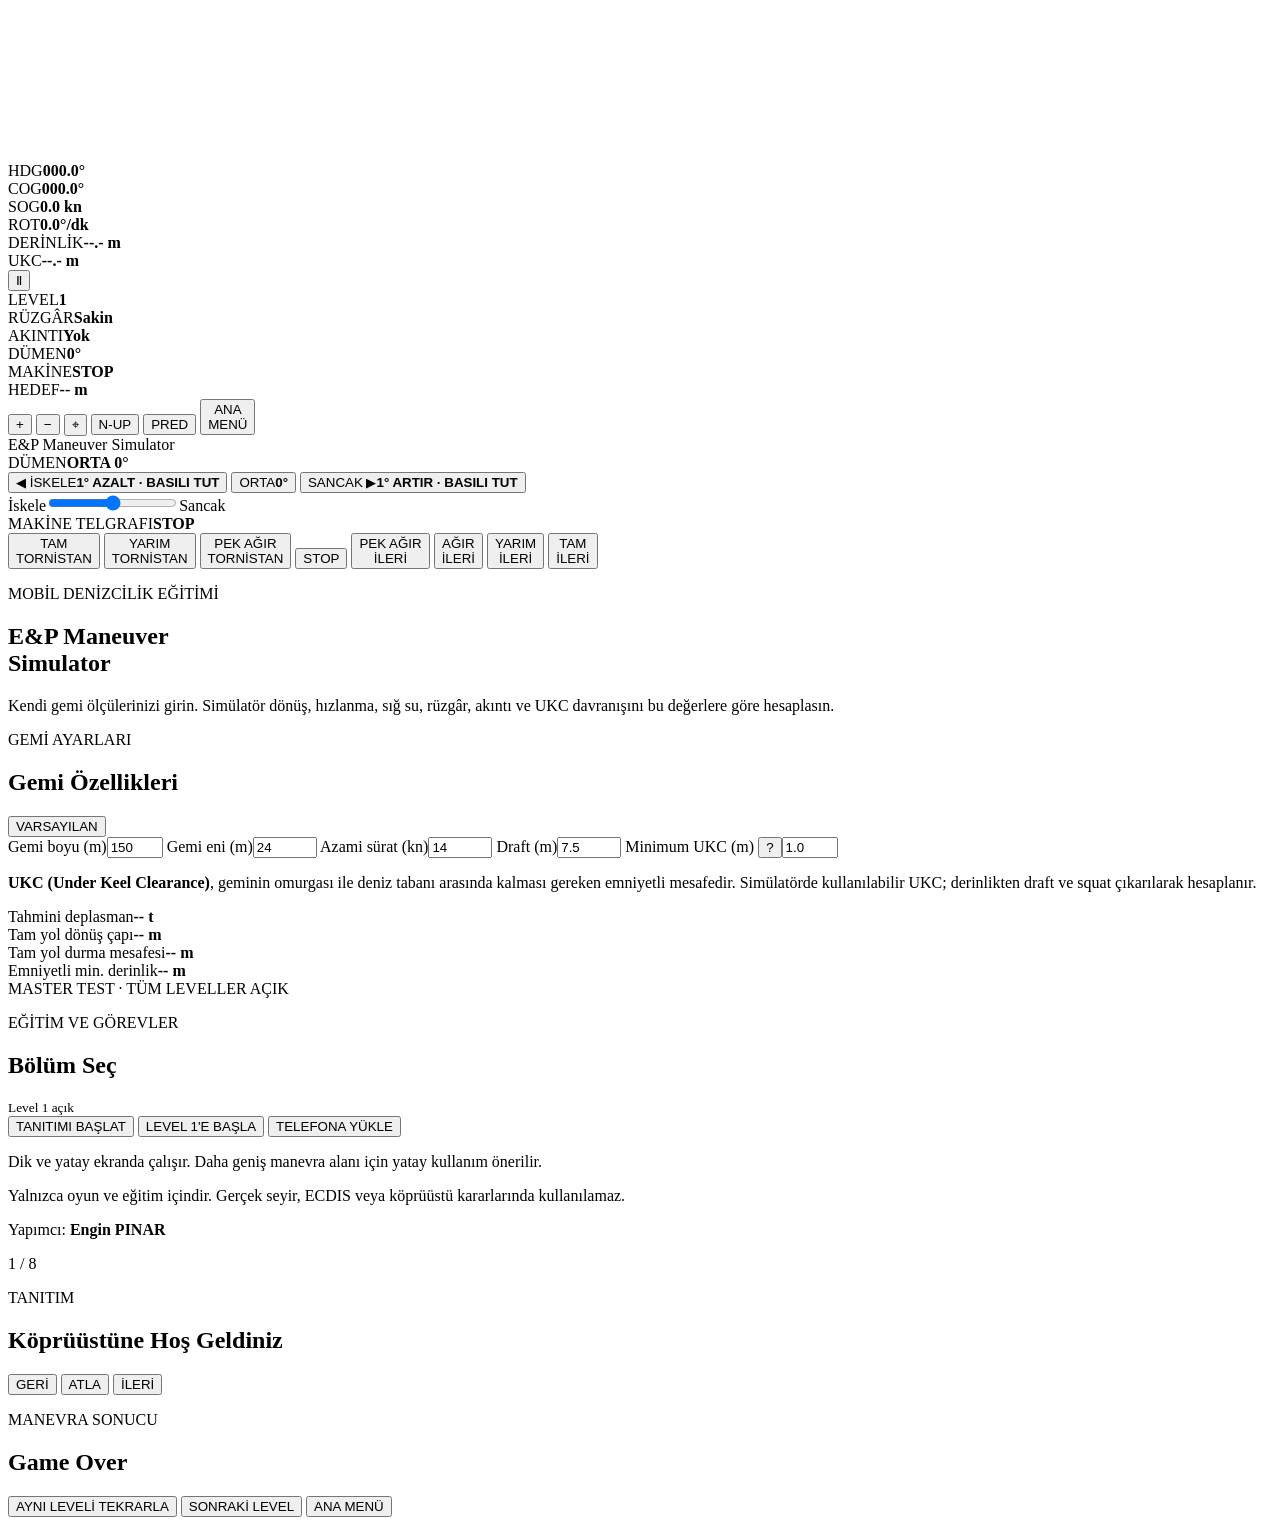
==== index.html @ 1f6ab9b3 "Add v1.5 application shell" ====
<!doctype html>
<html lang="tr">
<head>
  <meta charset="UTF-8" />
  <meta name="viewport" content="width=device-width, initial-scale=1, viewport-fit=cover, user-scalable=no" />
  <meta name="theme-color" content="#07181d" />
  <meta name="apple-mobile-web-app-capable" content="yes" />
  <meta name="apple-mobile-web-app-status-bar-style" content="black-translucent" />
  <meta name="apple-mobile-web-app-title" content="E&P Maneuver" />
  <meta name="description" content="Mobil ECDIS tarzı gemi manevra simülatörü." />
  <meta name="app-version" content="1.5.0" />
  <link rel="manifest" href="manifest.webmanifest" />
  <link rel="icon" href="icon.svg" type="image/svg+xml" />
  <link rel="stylesheet" href="styles.css" />
  <title>E&P Maneuver Simulator</title>
</head>
<body>
  <div id="app">
    <canvas id="chartCanvas" aria-label="ECDIS tarzı gemi manevra haritası"></canvas>

    <header id="topHud" class="hud-panel hidden" aria-live="polite">
      <div class="metric"><span>HDG</span><strong id="hdgValue">000.0°</strong></div>
      <div class="metric"><span>COG</span><strong id="cogValue">000.0°</strong></div>
      <div class="metric"><span>SOG</span><strong id="sogValue">0.0 kn</strong></div>
      <div class="metric"><span>ROT</span><strong id="rotValue">0.0°/dk</strong></div>
      <div class="metric"><span>DERİNLİK</span><strong id="depthValue">--.- m</strong></div>
      <div class="metric"><span>UKC</span><strong id="ukcValue">--.- m</strong></div>
      <button id="pauseButton" class="icon-btn" aria-label="Duraklat">Ⅱ</button>
    </header>

    <section id="statusStrip" class="hud-panel hidden">
      <div><span>LEVEL</span><b id="levelLabel">1</b></div>
      <div><span>RÜZGÂR</span><b id="windLabel">Sakin</b></div>
      <div><span>AKINTI</span><b id="currentLabel">Yok</b></div>
      <div><span>DÜMEN</span><b id="rudderLabel">0°</b></div>
      <div><span>MAKİNE</span><b id="engineLabel">STOP</b></div>
      <div><span>HEDEF</span><b id="goalLabel">-- m</b></div>
    </section>

    <aside id="chartTools" class="hud-panel hidden">
      <button id="zoomIn" class="tool-btn" aria-label="Yakınlaştır">+</button>
      <button id="zoomOut" class="tool-btn" aria-label="Uzaklaştır">−</button>
      <button id="centerShip" class="tool-btn" aria-label="Gemiyi ortala">⌖</button>
      <button id="orientationToggle" class="tool-btn wide">N-UP</button>
      <button id="predictionToggle" class="tool-btn wide active">PRED</button>
      <button id="gameMenuButton" class="tool-btn wide menu-tool">ANA<br>MENÜ</button>
    </aside>

    <div id="gameBrand" class="hidden">E&amp;P Maneuver Simulator</div>

    <section id="controls" class="hidden">
      <div class="control-card rudder-card" id="rudderCard">
        <div class="control-title"><span>DÜMEN</span><strong id="rudderCommandReadout">ORTA 0°</strong></div>
        <div class="rudder-hold-grid">
          <button id="portRudderButton" class="rudder-hold port" data-rudder-step="-1"><span>◀ İSKELE</span><b>1° AZALT · BASILI TUT</b></button>
          <button id="midshipsButton" class="midships active" data-rudder="0"><span>ORTA</span><b>0°</b></button>
          <button id="starboardRudderButton" class="rudder-hold starboard" data-rudder-step="1"><span>SANCAK ▶</span><b>1° ARTIR · BASILI TUT</b></button>
        </div>
        <label class="range-wrap"><span>İskele</span><input id="rudderSlider" type="range" min="-35" max="35" step="1" value="0" /><span>Sancak</span></label>
      </div>

      <div class="control-card engine-card" id="engineCard">
        <div class="control-title"><span>MAKİNE TELGRAFI</span><strong id="engineCommandReadout">STOP</strong></div>
        <div class="telegraph-grid">
          <button data-engine="-1" class="astern">TAM<br>TORNİSTAN</button>
          <button data-engine="-0.55" class="astern">YARIM<br>TORNİSTAN</button>
          <button data-engine="-0.25" class="astern">PEK AĞIR<br>TORNİSTAN</button>
          <button data-engine="0" class="stop active">STOP</button>
          <button data-engine="0.22" class="ahead">PEK AĞIR<br>İLERİ</button>
          <button data-engine="0.45" class="ahead">AĞIR<br>İLERİ</button>
          <button data-engine="0.7" class="ahead">YARIM<br>İLERİ</button>
          <button data-engine="1" class="ahead">TAM<br>İLERİ</button>
        </div>
      </div>
    </section>

    <section id="startScreen" class="screen-overlay visible">
      <div class="modal start-modal">
        <div class="brand-row">
          <div class="radar-logo" aria-hidden="true"><span></span></div>
          <div><p class="eyebrow">MOBİL DENİZCİLİK EĞİTİMİ</p><h1>E&amp;P Maneuver<br />Simulator</h1></div>
        </div>
        <p class="lead">Kendi gemi ölçülerinizi girin. Simülatör dönüş, hızlanma, sığ su, rüzgâr, akıntı ve UKC davranışını bu değerlere göre hesaplasın.</p>

        <section class="ship-config" aria-labelledby="shipConfigTitle">
          <div class="section-heading"><div><p class="eyebrow">GEMİ AYARLARI</p><h2 id="shipConfigTitle">Gemi Özellikleri</h2></div><button id="resetShipButton" class="small-btn">VARSAYILAN</button></div>
          <div class="input-grid">
            <label><span>Gemi boyu (m)</span><input id="shipLengthInput" type="number" min="40" max="400" step="1" value="150" /></label>
            <label><span>Gemi eni (m)</span><input id="shipBeamInput" type="number" min="7" max="70" step="0.5" value="24" /></label>
            <label><span>Azami sürat (kn)</span><input id="shipSpeedInput" type="number" min="4" max="32" step="0.5" value="14" /></label>
            <label><span>Draft (m)</span><input id="shipDraftInput" type="number" min="1.5" max="20" step="0.1" value="7.5" /></label>
            <label class="ukc-input"><span>Minimum UKC (m) <button id="ukcInfoButton" type="button" class="info-dot" aria-label="Minimum UKC açıklaması">?</button></span><input id="shipUkcInput" type="number" min="0.3" max="5" step="0.1" value="1.0" /></label>
          </div>
          <p id="ukcHelp" class="help-text hidden"><b>UKC (Under Keel Clearance)</b>, geminin omurgası ile deniz tabanı arasında kalması gereken emniyetli mesafedir. Simülatörde kullanılabilir UKC; derinlikten draft ve squat çıkarılarak hesaplanır.</p>
          <div class="derived-grid">
            <div><span>Tahmini deplasman</span><b id="displacementPreview">-- t</b></div>
            <div><span>Tam yol dönüş çapı</span><b id="turnPreview">-- m</b></div>
            <div><span>Tam yol durma mesafesi</span><b id="stopPreview">-- m</b></div>
            <div><span>Emniyetli min. derinlik</span><b id="safeDepthPreview">-- m</b></div>
          </div>
          <div id="shipValidation" class="validation-message" aria-live="polite"></div>
        </section>

        <div id="masterBadge" class="master-badge hidden">MASTER TEST · TÜM LEVELLER AÇIK</div>

        <div class="level-heading"><div><p class="eyebrow">EĞİTİM VE GÖREVLER</p><h2>Bölüm Seç</h2></div><small id="progressText">Level 1 açık</small></div>
        <div id="levelGrid" class="level-grid"></div>

        <div class="start-actions">
          <button id="tutorialButton" class="tutorial-btn">TANITIMI BAŞLAT</button>
          <button id="startButton" class="primary-btn">LEVEL 1'E BAŞLA</button>
          <button id="installButton" class="secondary-btn hidden">TELEFONA YÜKLE</button>
        </div>
        <p class="orientation-note">Dik ve yatay ekranda çalışır. Daha geniş manevra alanı için yatay kullanım önerilir.</p>
        <p class="disclaimer">Yalnızca oyun ve eğitim içindir. Gerçek seyir, ECDIS veya köprüüstü kararlarında kullanılamaz.</p>
        <p class="producer-credit">Yapımcı: <strong>Engin PINAR</strong></p>
      </div>
    </section>

    <section id="tutorialOverlay" class="screen-overlay hidden" role="dialog" aria-modal="true">
      <div class="modal tutorial-modal">
        <div class="tutorial-progress"><span id="tutorialStepLabel">1 / 8</span><div><i id="tutorialProgressBar"></i></div></div>
        <p class="eyebrow">TANITIM</p>
        <h2 id="tutorialTitle">Köprüüstüne Hoş Geldiniz</h2>
        <p id="tutorialText"></p>
        <div id="tutorialVisual" class="tutorial-visual"></div>
        <div id="tutorialActionHint" class="tutorial-action-hint hidden"></div>
        <div class="tutorial-actions">
          <button id="tutorialBackButton" class="secondary-btn">GERİ</button>
          <button id="tutorialSkipButton" class="secondary-btn">ATLA</button>
          <button id="tutorialNextButton" class="primary-btn">İLERİ</button>
        </div>
      </div>
    </section>

    <section id="messageModal" class="screen-overlay hidden" role="dialog" aria-modal="true">
      <div class="modal result-modal">
        <p id="resultEyebrow" class="eyebrow">MANEVRA SONUCU</p>
        <h2 id="resultTitle">Game Over</h2>
        <p id="resultMessage"></p>
        <div id="resultStats" class="result-stats"></div>
        <div class="result-actions">
          <button id="restartButton" class="primary-btn">AYNI LEVELİ TEKRARLA</button>
          <button id="nextLevelButton" class="primary-btn hidden">SONRAKİ LEVEL</button>
          <button id="menuButton" class="secondary-btn">ANA MENÜ</button>
        </div>
      </div>
    </section>

    <div id="toast" role="status" aria-live="polite"></div>
  </div>

  <script src="config.js"></script>
  <script src="app.js" defer></script>
</body>
</html>
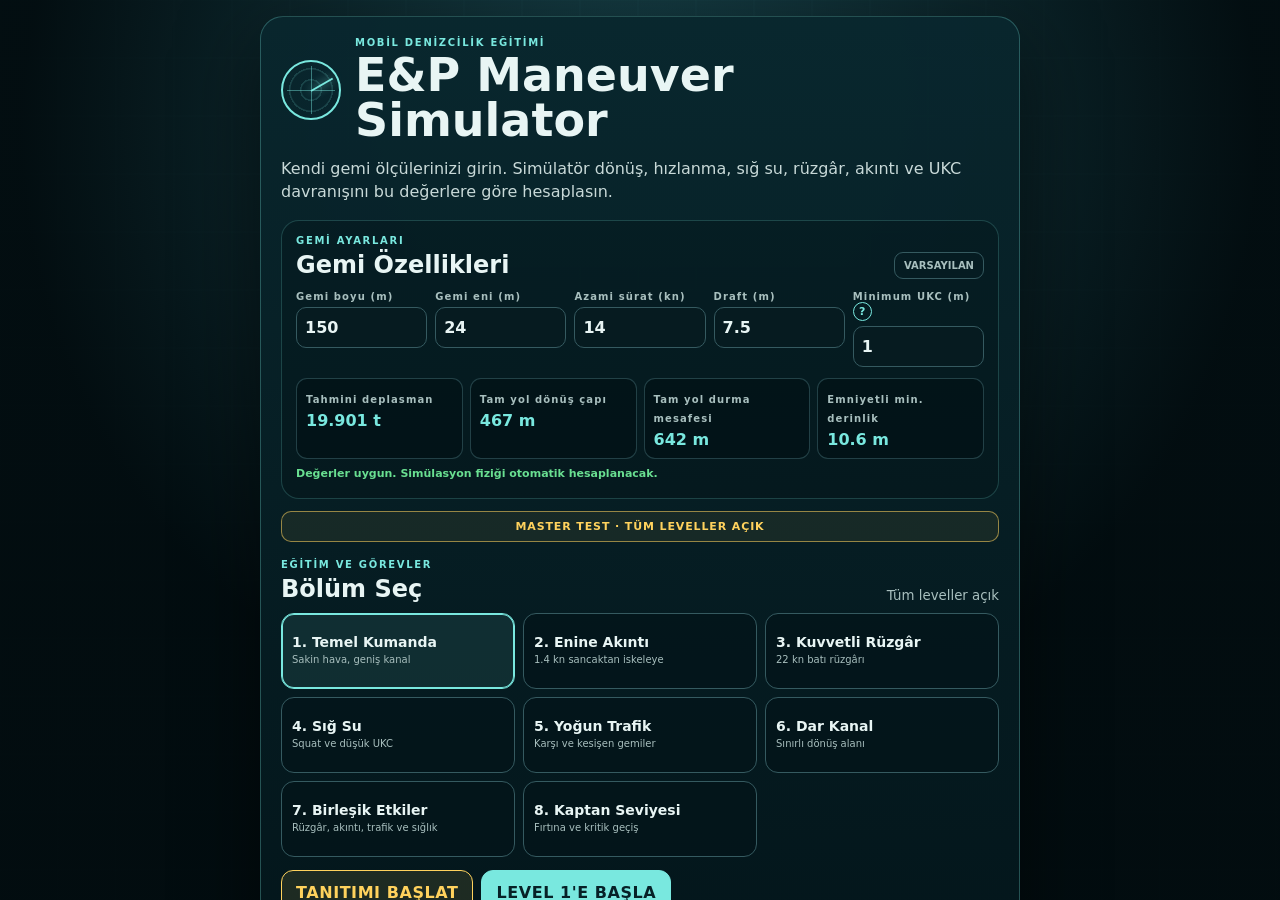
==== commit 8a71856f: "Update v1.6 mobile interface shell" ====
--- a/index.html
+++ b/index.html
@@ -8,7 +8,7 @@
   <meta name="apple-mobile-web-app-status-bar-style" content="black-translucent" />
   <meta name="apple-mobile-web-app-title" content="E&P Maneuver" />
   <meta name="description" content="Mobil ECDIS tarzı gemi manevra simülatörü." />
-  <meta name="app-version" content="1.5.0" />
+  <meta name="app-version" content="1.6.0" />
   <link rel="manifest" href="manifest.webmanifest" />
   <link rel="icon" href="icon.svg" type="image/svg+xml" />
   <link rel="stylesheet" href="styles.css" />
@@ -102,7 +102,6 @@
         </section>
 
         <div id="masterBadge" class="master-badge hidden">MASTER TEST · TÜM LEVELLER AÇIK</div>
-
         <div class="level-heading"><div><p class="eyebrow">EĞİTİM VE GÖREVLER</p><h2>Bölüm Seç</h2></div><small id="progressText">Level 1 açık</small></div>
         <div id="levelGrid" class="level-grid"></div>
 
@@ -111,7 +110,7 @@
           <button id="startButton" class="primary-btn">LEVEL 1'E BAŞLA</button>
           <button id="installButton" class="secondary-btn hidden">TELEFONA YÜKLE</button>
         </div>
-        <p class="orientation-note">Dik ve yatay ekranda çalışır. Daha geniş manevra alanı için yatay kullanım önerilir.</p>
+        <p class="orientation-note">Dik ekranda arayüz otomatik küçülür ve daha geniş harita alanı gösterir. Yatay ekran da desteklenir.</p>
         <p class="disclaimer">Yalnızca oyun ve eğitim içindir. Gerçek seyir, ECDIS veya köprüüstü kararlarında kullanılamaz.</p>
         <p class="producer-credit">Yapımcı: <strong>Engin PINAR</strong></p>
       </div>
--- a/styles.css
+++ b/styles.css
@@ -0,0 +1,183 @@
+:root {
+  --bg:#06161b; --panel:rgba(5,28,34,.93); --panel2:rgba(8,38,45,.96);
+  --line:#355a60; --cyan:#79e8df; --text:#e8f5f4; --muted:#a8bfbe;
+  --green:#69df91; --red:#ff837d; --yellow:#ffd25d;
+  --safe-top:max(env(safe-area-inset-top),6px); --safe-bottom:max(env(safe-area-inset-bottom),6px);
+}
+* { box-sizing:border-box; -webkit-tap-highlight-color:transparent; }
+html,body { margin:0; width:100%; height:100%; overflow:hidden; background:var(--bg); color:var(--text); font-family:Inter,ui-sans-serif,system-ui,-apple-system,BlinkMacSystemFont,"Segoe UI",sans-serif; }
+button,input { font:inherit; }
+button { touch-action:manipulation; cursor:pointer; }
+#app { position:relative; width:100%; height:100%; min-height:100dvh; overflow:hidden; background:#081a20; }
+#chartCanvas { position:absolute; inset:0; width:100%; height:100%; touch-action:none; image-rendering:auto; }
+.hidden { display:none!important; }
+.visible { display:flex!important; }
+.hud-panel { background:var(--panel); border:1px solid rgba(121,232,223,.24); box-shadow:0 6px 22px rgba(0,0,0,.22); backdrop-filter:blur(8px); }
+
+#topHud { position:absolute; z-index:12; top:calc(var(--safe-top) + 4px); left:12px; right:98px; min-height:56px; border-radius:16px; display:grid; grid-template-columns:repeat(6,minmax(0,1fr)) 44px; align-items:stretch; overflow:hidden; }
+.metric { display:flex; flex-direction:column; justify-content:center; align-items:center; padding:6px 4px; border-right:1px solid var(--line); min-width:0; }
+.metric span,#statusStrip span,.control-title span,.derived-grid span,.ship-config label>span { font-size:10px; font-weight:800; letter-spacing:.11em; color:var(--muted); }
+.metric strong { font-size:14px; white-space:nowrap; }
+.icon-btn { border:0; background:transparent; color:var(--yellow); font-size:20px; font-weight:900; }
+
+#statusStrip { position:absolute; z-index:11; top:calc(var(--safe-top) + 66px); left:16px; right:102px; border-radius:14px; display:grid; grid-template-columns:repeat(6,minmax(0,1fr)); overflow:hidden; }
+#statusStrip>div { padding:7px 5px; text-align:center; border-right:1px solid var(--line); min-width:0; }
+#statusStrip b { display:block; margin-top:2px; font-size:12px; white-space:nowrap; overflow:hidden; text-overflow:ellipsis; }
+
+#chartTools { position:absolute; z-index:15; top:calc(var(--safe-top) + 4px); right:8px; width:76px; border-radius:17px; overflow:hidden; display:flex; flex-direction:column; }
+.tool-btn { height:52px; border:0; border-bottom:1px solid var(--line); background:transparent; color:var(--text); font-size:21px; font-weight:900; }
+.tool-btn.wide { font-size:12px; letter-spacing:.06em; }
+.tool-btn.active { color:var(--cyan); background:rgba(121,232,223,.08); }
+.tool-btn.menu-tool { height:68px; color:var(--yellow); line-height:1.05; }
+
+#gameBrand { position:absolute; z-index:9; left:14px; bottom:calc(var(--safe-bottom) + 250px); font-size:11px; font-weight:900; letter-spacing:.07em; color:rgba(9,55,63,.68); text-shadow:0 1px rgba(255,255,255,.07); pointer-events:none; }
+
+#controls { position:absolute; z-index:14; left:12px; right:12px; bottom:calc(var(--safe-bottom) + 6px); display:grid; grid-template-columns:1.05fr 1fr; gap:7px; }
+.control-card { background:var(--panel); border:1px solid rgba(121,232,223,.26); border-radius:16px; padding:8px 10px; box-shadow:0 7px 25px rgba(0,0,0,.23); }
+.control-title { display:flex; justify-content:space-between; align-items:center; margin-bottom:6px; }
+.control-title strong { font-size:14px; color:var(--cyan); }
+.rudder-hold-grid { display:grid; grid-template-columns:1.25fr .55fr 1.25fr; gap:6px; }
+.rudder-hold-grid button,.telegraph-grid button { min-height:50px; border-radius:11px; border:1px solid var(--line); background:rgba(7,29,34,.78); color:var(--text); font-weight:900; }
+.rudder-hold-grid button span { display:block; font-size:15px; }
+.rudder-hold-grid button b { display:block; margin-top:3px; font-size:8px; letter-spacing:.06em; color:var(--muted); }
+.rudder-hold.port { border-color:rgba(255,131,125,.4); }
+.rudder-hold.starboard { border-color:rgba(105,223,145,.4); }
+.midships.active,.telegraph-grid button.active { border-color:var(--cyan); box-shadow:inset 0 0 0 1px var(--cyan); background:rgba(121,232,223,.12); }
+.range-wrap { display:grid; grid-template-columns:auto 1fr auto; gap:6px; align-items:center; margin-top:6px; color:var(--muted); font-size:10px; font-weight:800; }
+.range-wrap input { width:100%; accent-color:var(--cyan); }
+.telegraph-grid { display:grid; grid-template-columns:repeat(4,1fr); gap:5px; }
+.telegraph-grid button { min-height:43px; font-size:9px; line-height:1.02; }
+.telegraph-grid .astern { border-color:rgba(255,131,125,.4); }
+.telegraph-grid .ahead { border-color:rgba(105,223,145,.4); }
+.telegraph-grid .stop { border-color:rgba(255,210,93,.55); color:var(--yellow); }
+
+.screen-overlay { position:absolute; z-index:30; inset:0; display:none; align-items:flex-start; justify-content:center; padding:calc(var(--safe-top) + 10px) 10px calc(var(--safe-bottom) + 10px); overflow:auto; background:radial-gradient(circle at 50% 15%,rgba(25,78,86,.46),rgba(2,12,15,.96) 62%); }
+.modal { width:min(760px,100%); margin:auto; background:linear-gradient(180deg,rgba(9,39,46,.98),rgba(3,21,26,.99)); border:1px solid rgba(121,232,223,.28); border-radius:23px; padding:20px; box-shadow:0 24px 80px rgba(0,0,0,.52); }
+.start-modal { margin:0 auto; }
+.brand-row { display:flex; align-items:center; gap:14px; }
+.radar-logo { width:60px; height:60px; flex:0 0 auto; border:2px solid var(--cyan); border-radius:50%; position:relative; background:repeating-radial-gradient(circle,transparent 0 9px,rgba(121,232,223,.16) 10px 11px); }
+.radar-logo:before,.radar-logo:after { content:""; position:absolute; background:rgba(121,232,223,.45); }
+.radar-logo:before { left:50%; top:4px; bottom:4px; width:1px; }
+.radar-logo:after { top:50%; left:4px; right:4px; height:1px; }
+.radar-logo span { position:absolute; left:50%; top:50%; width:25px; height:2px; background:var(--cyan); transform-origin:left center; transform:rotate(-30deg); box-shadow:0 0 10px var(--cyan); }
+.eyebrow { margin:0 0 5px; font-size:10px; font-weight:900; letter-spacing:.17em; color:var(--cyan); }
+h1,h2,p { margin-top:0; }
+h1 { margin-bottom:0; font-size:clamp(27px,7vw,46px); line-height:.98; }
+h2 { margin-bottom:6px; }
+.lead { margin:14px 0 16px; color:#c8d9d8; line-height:1.45; }
+
+.ship-config { border:1px solid rgba(121,232,223,.2); border-radius:18px; padding:14px; background:rgba(0,0,0,.15); }
+.section-heading,.level-heading { display:flex; justify-content:space-between; align-items:flex-end; gap:10px; }
+.section-heading h2,.level-heading h2 { margin:0; }
+.small-btn { border:1px solid var(--line); background:transparent; color:var(--muted); border-radius:9px; padding:7px 9px; font-size:10px; font-weight:900; }
+.input-grid { display:grid; grid-template-columns:repeat(5,minmax(0,1fr)); gap:8px; margin-top:12px; }
+.ship-config label { display:flex; flex-direction:column; gap:5px; }
+.ship-config input { width:100%; min-width:0; border:1px solid var(--line); border-radius:10px; background:#061b20; color:var(--text); padding:10px 8px; font-weight:800; outline:none; }
+.ship-config input:focus { border-color:var(--cyan); box-shadow:0 0 0 2px rgba(121,232,223,.14); }
+.info-dot { width:19px; height:19px; padding:0; border-radius:50%; border:1px solid var(--cyan); background:transparent; color:var(--cyan); font-size:11px; font-weight:900; }
+.help-text { margin:9px 0 0; padding:10px; border-radius:10px; background:rgba(121,232,223,.08); color:#cfe3e1; font-size:12px; line-height:1.42; }
+.derived-grid { display:grid; grid-template-columns:repeat(4,1fr); gap:7px; margin-top:11px; }
+.derived-grid>div { padding:9px; border-radius:11px; background:rgba(1,16,20,.58); border:1px solid rgba(53,90,96,.65); }
+.derived-grid b { display:block; margin-top:4px; color:var(--cyan); }
+.validation-message { min-height:17px; margin-top:8px; font-size:11px; font-weight:800; color:var(--red); }
+.validation-message.ok { color:var(--green); }
+
+.master-badge { margin:12px 0 0; padding:8px; text-align:center; border:1px solid rgba(255,210,93,.55); border-radius:10px; color:var(--yellow); font-size:11px; font-weight:900; letter-spacing:.08em; background:rgba(255,210,93,.07); }
+.level-heading { margin-top:17px; }
+.level-heading small { color:var(--muted); }
+.level-grid { display:grid; grid-template-columns:repeat(3,1fr); gap:8px; margin-top:10px; }
+.level-card { position:relative; min-height:76px; padding:10px; border:1px solid var(--line); border-radius:13px; background:rgba(3,21,26,.76); color:var(--text); text-align:left; }
+.level-card strong { display:block; font-size:14px; }
+.level-card span { display:block; margin-top:4px; color:var(--muted); font-size:10px; line-height:1.23; }
+.level-card.selected { border-color:var(--cyan); box-shadow:inset 0 0 0 1px var(--cyan); background:rgba(121,232,223,.09); }
+.level-card.locked { opacity:.42; }
+.start-actions,.result-actions,.tutorial-actions { display:flex; gap:8px; flex-wrap:wrap; margin-top:13px; }
+.primary-btn,.secondary-btn,.tutorial-btn { min-height:45px; border-radius:12px; padding:0 14px; font-weight:900; letter-spacing:.035em; }
+.primary-btn { border:1px solid var(--cyan); background:var(--cyan); color:#062127; }
+.secondary-btn { border:1px solid var(--line); background:transparent; color:var(--text); }
+.tutorial-btn { border:1px solid var(--yellow); background:rgba(255,210,93,.1); color:var(--yellow); }
+.orientation-note,.disclaimer { font-size:11px; line-height:1.38; color:var(--muted); margin:10px 0 0; }
+.producer-credit { text-align:center; margin:15px 0 0; color:#d7e7e6; }
+.producer-credit strong { color:var(--cyan); }
+
+.tutorial-modal { max-width:560px; }
+.tutorial-progress { display:flex; align-items:center; gap:10px; color:var(--muted); font-size:11px; font-weight:900; }
+.tutorial-progress>div { height:7px; flex:1; background:#07191e; border-radius:99px; overflow:hidden; }
+.tutorial-progress i { display:block; height:100%; width:12.5%; background:var(--cyan); transition:width .25s; }
+.tutorial-modal h2 { font-size:27px; }
+.tutorial-modal>p:not(.eyebrow) { color:#cbdcda; line-height:1.5; }
+.tutorial-visual { min-height:115px; border:1px solid var(--line); border-radius:14px; background:rgba(0,0,0,.17); padding:12px; display:flex; align-items:center; justify-content:center; text-align:center; }
+.tutorial-demo { width:100%; display:grid; grid-template-columns:1fr; gap:7px; }
+.tutorial-demo div { padding:11px 7px; border:1px solid var(--line); border-radius:10px; }
+.tutorial-demo b { display:block; color:var(--cyan); font-size:18px; }
+.tutorial-demo span { display:block; margin-top:5px; font-size:12px; color:var(--muted); line-height:1.4; }
+.tutorial-action-hint { margin-top:9px; border-radius:10px; padding:9px; background:rgba(255,210,93,.1); color:var(--yellow); font-weight:800; font-size:12px; }
+
+.result-modal { max-width:510px; }
+.result-modal h2 { font-size:32px; }
+.result-stats { display:grid; grid-template-columns:repeat(2,1fr); gap:7px; }
+.result-stats div { padding:10px; border:1px solid var(--line); border-radius:10px; }
+.result-stats span { display:block; color:var(--muted); font-size:10px; }
+.result-stats b { display:block; margin-top:3px; }
+.danger { color:var(--red)!important; }
+.safe { color:var(--green)!important; }
+#toast { position:absolute; z-index:60; left:50%; bottom:calc(var(--safe-bottom) + 18px); transform:translate(-50%,25px); opacity:0; pointer-events:none; background:rgba(2,17,21,.96); border:1px solid var(--cyan); border-radius:11px; padding:9px 13px; color:var(--text); font-weight:800; transition:.2s; white-space:nowrap; }
+#toast.show { opacity:1; transform:translate(-50%,0); }
+
+@media (orientation:portrait) and (max-width:760px) {
+  #topHud { top:calc(var(--safe-top) + 2px); left:7px; right:68px; height:66px; min-height:66px; display:grid; grid-template-columns:repeat(3,minmax(0,1fr)); grid-template-rows:repeat(2,33px); padding-right:32px; border-radius:13px; overflow:hidden; }
+  #topHud .metric { padding:2px; min-height:33px; }
+  #topHud .metric:nth-child(n+4) { border-top:1px solid var(--line); }
+  #topHud .metric span { font-size:7px; letter-spacing:.07em; }
+  #topHud .metric strong { font-size:9.5px; line-height:1.03; }
+  #pauseButton { position:absolute; right:0; top:0; bottom:0; width:32px; border-left:1px solid var(--line); font-size:17px; }
+
+  #statusStrip { top:calc(var(--safe-top) + 72px); left:7px; right:68px; grid-template-columns:repeat(3,minmax(0,1fr)); border-radius:12px; }
+  #statusStrip>div { padding:5px 3px; }
+  #statusStrip>div:nth-child(n+4) { display:none; }
+  #statusStrip span { font-size:7px; letter-spacing:.07em; }
+  #statusStrip b { margin-top:1px; font-size:9.5px; }
+
+  #chartTools { top:calc(var(--safe-top) + 2px); right:5px; width:56px; border-radius:14px; }
+  .tool-btn { height:41px; font-size:17px; }
+  .tool-btn.wide { font-size:8.5px; letter-spacing:.03em; }
+  .tool-btn.menu-tool { height:52px; font-size:8.5px; }
+
+  #controls { left:7px; right:7px; bottom:calc(var(--safe-bottom) + 4px); display:grid; grid-template-columns:1fr; gap:4px; }
+  .control-card { border-radius:13px; padding:5px 7px; }
+  .control-title { margin-bottom:4px; }
+  .control-title span { font-size:7.5px; }
+  .control-title strong { font-size:11px; }
+  .rudder-hold-grid { gap:4px; grid-template-columns:1.2fr .58fr 1.2fr; }
+  .rudder-hold-grid button { min-height:39px; border-radius:9px; }
+  .rudder-hold-grid button span { font-size:11px; }
+  .rudder-hold-grid button b { margin-top:1px; font-size:5.8px; letter-spacing:.035em; }
+  .range-wrap { margin-top:3px; gap:4px; font-size:8.5px; }
+  .range-wrap input { height:15px; }
+  .telegraph-grid { gap:3px; }
+  .telegraph-grid button { min-height:31px; border-radius:8px; font-size:6.6px; line-height:.98; }
+  #gameBrand { left:9px; bottom:calc(var(--safe-bottom) + 188px); font-size:8.5px; color:rgba(10,55,63,.62); }
+
+  .modal { padding:15px; border-radius:18px; }
+  .brand-row { gap:10px; }
+  .radar-logo { width:49px; height:49px; }
+  .input-grid { grid-template-columns:1fr 1fr; }
+  .ukc-input { grid-column:span 2; }
+  .derived-grid { grid-template-columns:repeat(2,1fr); }
+  .level-grid { grid-template-columns:repeat(2,1fr); }
+  .level-card { min-height:70px; padding:9px; }
+  .start-actions>* { flex:1 1 100%; }
+}
+
+@media (orientation:landscape) and (max-height:650px) {
+  #topHud { top:5px; left:8px; right:76px; min-height:45px; }
+  #statusStrip { top:55px; left:8px; right:80px; }
+  #chartTools { top:5px; right:5px; width:64px; }
+  .tool-btn { height:39px; }
+  .tool-btn.menu-tool { height:49px; }
+  #controls { left:8px; right:8px; bottom:5px; gap:5px; }
+  .control-card { padding:5px 7px; }
+  .rudder-hold-grid button { min-height:38px; }
+  .telegraph-grid button { min-height:34px; }
+  #gameBrand { bottom:110px; }
+}
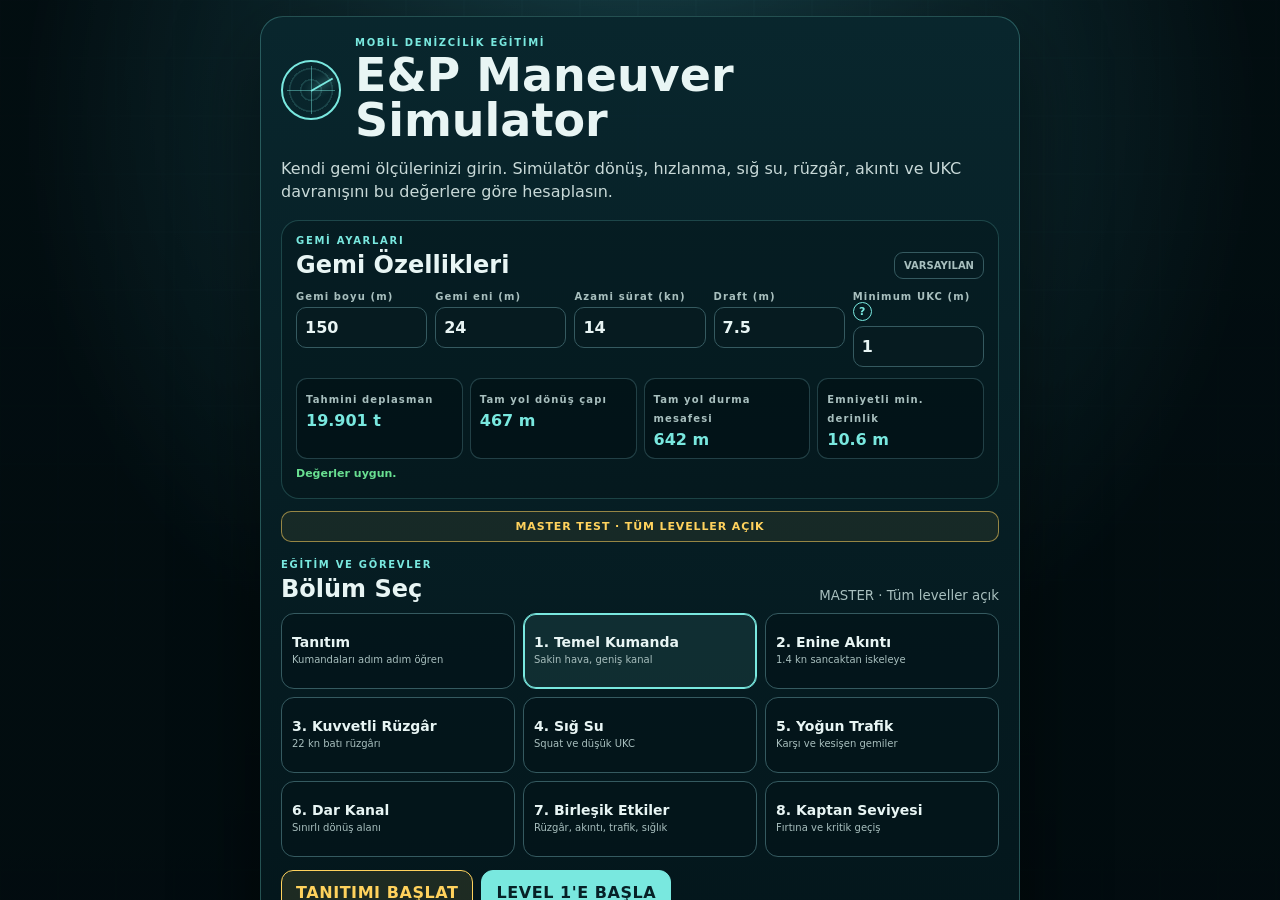
==== commit 2a63019b: "Load v1.7 stable rendering engine" ====
--- a/index.html
+++ b/index.html
@@ -8,10 +8,11 @@
   <meta name="apple-mobile-web-app-status-bar-style" content="black-translucent" />
   <meta name="apple-mobile-web-app-title" content="E&P Maneuver" />
   <meta name="description" content="Mobil ECDIS tarzı gemi manevra simülatörü." />
-  <meta name="app-version" content="1.6.0" />
+  <meta name="app-version" content="1.7.0" />
   <link rel="manifest" href="manifest.webmanifest" />
   <link rel="icon" href="icon.svg" type="image/svg+xml" />
   <link rel="stylesheet" href="styles.css" />
+  <link rel="stylesheet" href="styles-v17.css" />
   <title>E&P Maneuver Simulator</title>
 </head>
 <body>
@@ -150,6 +151,6 @@
   </div>
 
   <script src="config.js"></script>
-  <script src="app.js" defer></script>
+  <script src="app-v17.js" defer></script>
 </body>
 </html>
--- a/styles-v17.css
+++ b/styles-v17.css
@@ -0,0 +1,49 @@
+/* v1.7 portrait/gameplay corrections */
+#chartCanvas{image-rendering:auto;transform:translateZ(0)}
+#gameBrand{color:rgba(10,55,63,.92);text-shadow:0 1px rgba(255,255,255,.12)}
+@media (orientation:portrait){
+  #topHud{top:calc(var(--safe-top) + 4px)!important;left:7px!important;right:72px!important;min-height:72px!important;height:72px!important;padding-right:34px!important;border-radius:14px!important;grid-template-columns:repeat(3,minmax(0,1fr))!important;grid-template-rows:repeat(2,1fr)!important;overflow:hidden!important}
+  #topHud .metric{padding:3px 2px!important;min-height:35px!important;border-right:1px solid var(--line)!important}
+  #topHud .metric:nth-child(n+4){border-top:1px solid var(--line)!important}
+  #topHud .metric span{font-size:8px!important;letter-spacing:.1em!important}
+  #topHud .metric strong{font-size:12px!important;line-height:1.05!important}
+  #topHud .icon-btn{position:absolute!important;right:0!important;top:0!important;width:34px!important;height:100%!important;border-left:1px solid var(--line)!important;font-size:18px!important}
+  #statusStrip{top:calc(var(--safe-top) + 81px)!important;left:8px!important;right:73px!important;height:45px!important;border-radius:12px!important;grid-template-columns:repeat(3,minmax(0,1fr))!important}
+  #statusStrip>div{padding:4px 3px!important;display:flex!important;flex-direction:column!important;justify-content:center!important}
+  #statusStrip>div:nth-child(n+4){display:none!important}
+  #statusStrip span{font-size:8px!important}
+  #statusStrip b{font-size:11px!important;margin-top:2px!important}
+  #chartTools{top:calc(var(--safe-top) + 4px)!important;right:5px!important;width:62px!important;border-radius:15px!important}
+  #chartTools .tool-btn{height:45px!important;font-size:19px!important}
+  #chartTools .tool-btn.wide{font-size:11px!important;letter-spacing:.04em!important}
+  #chartTools .menu-tool{height:57px!important;font-size:11px!important}
+  #controls{left:6px!important;right:6px!important;bottom:calc(var(--safe-bottom) + 5px)!important;gap:5px!important}
+  #controls .control-card{padding:6px 7px!important;border-radius:13px!important}
+  #controls .control-title{margin-bottom:4px!important}
+  #controls .control-title span{font-size:9px!important}
+  #controls .control-title strong{font-size:13px!important}
+  #controls .rudder-hold-grid{gap:5px!important;grid-template-columns:1.25fr .55fr 1.25fr!important}
+  #controls .rudder-hold-grid button{min-height:45px!important;border-radius:10px!important}
+  #controls .rudder-hold-grid button span{font-size:13px!important}
+  #controls .rudder-hold-grid button b{font-size:7px!important;margin-top:2px!important}
+  #controls .range-wrap{margin-top:4px!important;font-size:10px!important;gap:5px!important}
+  #controls .range-wrap input{height:16px!important}
+  #controls .telegraph-grid{gap:4px!important}
+  #controls .telegraph-grid button{min-height:38px!important;border-radius:9px!important;font-size:8px!important;line-height:1!important;padding:2px!important}
+  #gameBrand{left:11px!important;bottom:calc(var(--safe-bottom) + 225px)!important;font-size:10px!important;letter-spacing:.04em!important}
+}
+@media (orientation:portrait) and (max-width:390px){
+  #topHud{right:67px!important}
+  #statusStrip{right:68px!important}
+  #chartTools{width:57px!important}
+  #controls .rudder-hold-grid button span{font-size:12px!important}
+  #controls .telegraph-grid button{font-size:7px!important}
+}
+@media (orientation:landscape) and (max-height:650px){
+  #topHud{min-height:48px!important;height:48px!important}
+  #statusStrip{top:calc(var(--safe-top) + 56px)!important;height:42px!important}
+  #controls{grid-template-columns:1fr 1.18fr!important;gap:5px!important}
+  #controls .control-card{padding:6px!important}
+  #controls .rudder-hold-grid button{min-height:39px!important}
+  #controls .telegraph-grid button{min-height:34px!important}
+}
